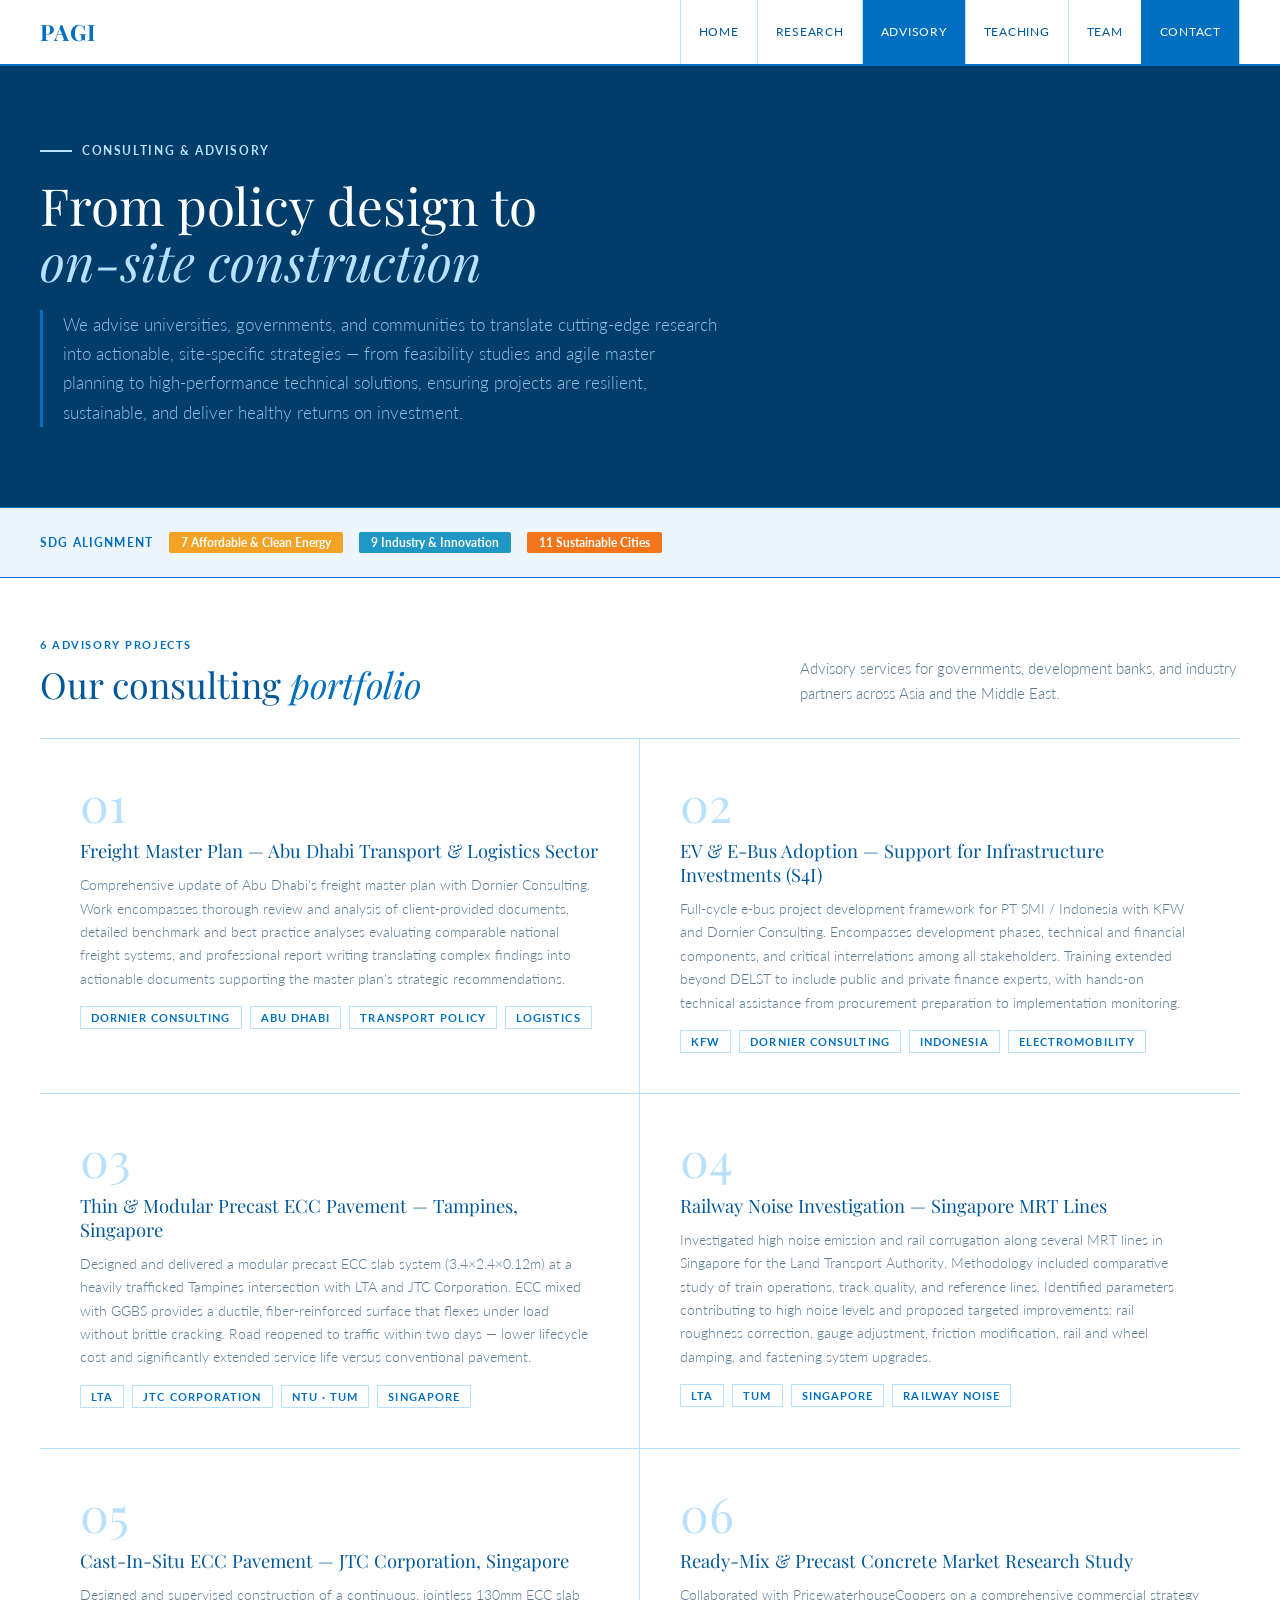
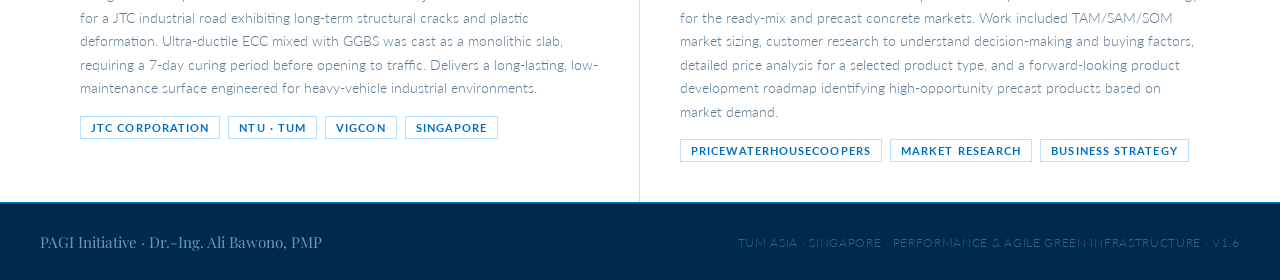
==== advisory.html @ d3425f09 "Add files via upload upload version 1.2" ====
<!DOCTYPE html>
<html lang="en">
<head>
<meta charset="UTF-8">
<meta name="viewport" content="width=device-width, initial-scale=1.0">
<title>Consulting &amp; Advisory | PAGI Initiative</title>
<link rel="preconnect" href="https://fonts.googleapis.com">
<link href="https://fonts.googleapis.com/css2?family=Playfair+Display:ital,wght@0,400;0,700;1,400&family=Lato:wght@300;400;700&display=swap" rel="stylesheet">
<link rel="stylesheet" href="style.css">
<style>
@media(max-width:1024px){.consult{grid-template-columns:1fr}.ci:nth-child(n){border-right:none}.ci:nth-last-child(n){border-bottom:var(--rule-lt)}}
</style>
</head>
<body>

<header>
  <div class="nav-top">
    <a href="index.html" class="nav-logo">PAGI</a>
    <nav class="nav-links">
      <a href="index.html">Home</a>
      <a href="research.html">Research</a>
      <a href="advisory.html" class="active">Advisory</a>
      <a href="teaching.html">Teaching</a>
      <a href="team.html">Team</a>
      <a href="index.html#contact" class="nav-cta">Contact</a>
    </nav>
  </div>
</header>

<!-- PAGE HERO -->
<div class="page-hero">
  <div class="page-hero-inner">
    <div class="page-eyebrow">Consulting &amp; Advisory</div>
    <h1 class="page-h1">From policy design to<br><em>on-site construction</em></h1>
    <p class="page-desc">We advise universities, governments, and communities to translate cutting-edge research into actionable, site-specific strategies — from feasibility studies and agile master planning to high-performance technical solutions, ensuring projects are resilient, sustainable, and deliver healthy returns on investment.</p>
  </div>
</div>

<!-- SDG ALIGNMENT -->
<section style="background:var(--pale);border-bottom:var(--rule);padding:24px 0">
  <div class="s-inner" style="display:flex;align-items:center;gap:16px;flex-wrap:wrap">
    <span style="font-size:.72rem;font-weight:700;letter-spacing:.1em;text-transform:uppercase;color:var(--azure)">SDG Alignment</span>
    <span style="background:#f4a225;color:#fff;font-size:.72rem;font-weight:700;padding:4px 12px;border-radius:2px">7 Affordable &amp; Clean Energy</span>
    <span style="background:#2098c5;color:#fff;font-size:.72rem;font-weight:700;padding:4px 12px;border-radius:2px">9 Industry &amp; Innovation</span>
    <span style="background:#f4761a;color:#fff;font-size:.72rem;font-weight:700;padding:4px 12px;border-radius:2px">11 Sustainable Cities</span>
  </div>
</section>

<!-- CONSULTING PROJECTS -->
<section class="section">
  <div class="s-inner">
    <div class="s-head sr">
      <div><div class="eyebrow">6 Advisory Projects</div><h2 class="s-title">Our consulting <em>portfolio</em></h2></div>
      <p class="s-sub">Advisory services for governments, development banks, and industry partners across Asia and the Middle East.</p>
    </div>
    <div class="consult">
      <div class="ci sr">
        <div class="ci-num">01</div>
        <h3 class="ci-title">Freight Master Plan — Abu Dhabi Transport &amp; Logistics Sector</h3>
        <p class="ci-body">Comprehensive update of Abu Dhabi's freight master plan with Dornier Consulting. Work encompasses thorough review and analysis of client-provided documents, detailed benchmark and best practice analyses evaluating comparable national freight systems, and professional report writing translating complex findings into actionable documents supporting the master plan's strategic recommendations.</p>
        <div class="ci-tags"><span class="ctag">Dornier Consulting</span><span class="ctag">Abu Dhabi</span><span class="ctag">Transport Policy</span><span class="ctag">Logistics</span></div>
      </div>
      <div class="ci sr">
        <div class="ci-num">02</div>
        <h3 class="ci-title">EV &amp; E-Bus Adoption — Support for Infrastructure Investments (S4I)</h3>
        <p class="ci-body">Full-cycle e-bus project development framework for PT SMI / Indonesia with KFW and Dornier Consulting. Encompasses development phases, technical and financial components, and critical interrelations among all stakeholders. Training extended beyond DELST to include public and private finance experts, with hands-on technical assistance from procurement preparation to implementation monitoring.</p>
        <div class="ci-tags"><span class="ctag">KFW</span><span class="ctag">Dornier Consulting</span><span class="ctag">Indonesia</span><span class="ctag">Electromobility</span></div>
      </div>
      <div class="ci sr">
        <div class="ci-num">03</div>
        <h3 class="ci-title">Thin &amp; Modular Precast ECC Pavement — Tampines, Singapore</h3>
        <p class="ci-body">Designed and delivered a modular precast ECC slab system (3.4×2.4×0.12m) at a heavily trafficked Tampines intersection with LTA and JTC Corporation. ECC mixed with GGBS provides a ductile, fiber-reinforced surface that flexes under load without brittle cracking. Road reopened to traffic within two days — lower lifecycle cost and significantly extended service life versus conventional pavement.</p>
        <div class="ci-tags"><span class="ctag">LTA</span><span class="ctag">JTC Corporation</span><span class="ctag">NTU · TUM</span><span class="ctag">Singapore</span></div>
      </div>
      <div class="ci sr">
        <div class="ci-num">04</div>
        <h3 class="ci-title">Railway Noise Investigation — Singapore MRT Lines</h3>
        <p class="ci-body">Investigated high noise emission and rail corrugation along several MRT lines in Singapore for the Land Transport Authority. Methodology included comparative study of train operations, track quality, and reference lines. Identified parameters contributing to high noise levels and proposed targeted improvements: rail roughness correction, gauge adjustment, friction modification, rail and wheel damping, and fastening system upgrades.</p>
        <div class="ci-tags"><span class="ctag">LTA</span><span class="ctag">TUM</span><span class="ctag">Singapore</span><span class="ctag">Railway Noise</span></div>
      </div>
      <div class="ci sr">
        <div class="ci-num">05</div>
        <h3 class="ci-title">Cast-In-Situ ECC Pavement — JTC Corporation, Singapore</h3>
        <p class="ci-body">Designed and supervised construction of a continuous, jointless 130mm ECC slab for a JTC industrial road exhibiting long-term structural cracks and plastic deformation. Ultra-ductile ECC mixed with GGBS was cast as a monolithic slab, requiring a 7-day curing period before opening to traffic. Delivers a long-lasting, low-maintenance surface engineered for heavy-vehicle industrial environments.</p>
        <div class="ci-tags"><span class="ctag">JTC Corporation</span><span class="ctag">NTU · TUM</span><span class="ctag">Vigcon</span><span class="ctag">Singapore</span></div>
      </div>
      <div class="ci sr">
        <div class="ci-num">06</div>
        <h3 class="ci-title">Ready-Mix &amp; Precast Concrete Market Research Study</h3>
        <p class="ci-body">Collaborated with PricewaterhouseCoopers on a comprehensive commercial strategy for the ready-mix and precast concrete markets. Work included TAM/SAM/SOM market sizing, customer research to understand decision-making and buying factors, detailed price analysis for a selected product type, and a forward-looking product development roadmap identifying high-opportunity precast products based on market demand.</p>
        <div class="ci-tags"><span class="ctag">PricewaterhouseCoopers</span><span class="ctag">Market Research</span><span class="ctag">Business Strategy</span></div>
      </div>
    </div>
  </div>
</section>

<footer>
  <div class="fl">PAGI Initiative · Dr.-Ing. Ali Bawono, PMP</div>
  <div class="fr">TUM Asia · Singapore · Performance &amp; Agile Green Infrastructure · v1.6</div>
</footer>

<script>
(function(){
  var io=new IntersectionObserver(function(entries){entries.forEach(function(e){if(e.isIntersecting){var g=e.target.parentElement.querySelectorAll('.sr:not(.in)');var d=0;g.forEach(function(s){if(s.getBoundingClientRect().top<window.innerHeight+60){setTimeout(function(){s.classList.add('in');},d);d+=65;}});e.target.classList.add('in');io.unobserve(e.target);}});},{threshold:0.06,rootMargin:'0px 0px -24px 0px'});
  document.querySelectorAll('.sr').forEach(function(el){io.observe(el);});
})();
</script>
</body>
</html>
---- style.css ----
*,*::before,*::after{margin:0;padding:0;box-sizing:border-box}
html{scroll-behavior:smooth;font-size:16px}

:root{
  --navy:   #003d6b;
  --blue:   #00589a;
  --azure:  #006fc0;
  --sky:    #b8e0ff;
  --mint:   #e3f5e4;
  --pale:   #eef6fd;
  --white:  #ffffff;
  --gray:   #5a7a96;
  --lgray:  #91aec0;
  --border: #b8e0ff;
  --rule:   1px solid #006fc0;
  --rule-lt:1px solid #b8e0ff;
}

body{font-family:'Lato',sans-serif;font-weight:300;color:#1a2e40;background:#fff;-webkit-font-smoothing:antialiased}

/* NAV */
header{position:fixed;top:0;left:0;right:0;z-index:200;background:#fff;border-bottom:2px solid var(--azure)}
.nav-top{display:flex;align-items:center;justify-content:space-between;padding:0 40px;height:64px}
.nav-logo{font-family:'Playfair Display',serif;font-size:1.4rem;font-weight:700;color:var(--azure);text-decoration:none;letter-spacing:.04em}
.nav-links{display:flex;align-items:center}
.nav-links a{display:block;padding:0 18px;height:64px;line-height:64px;font-size:.78rem;font-weight:400;letter-spacing:.06em;text-transform:uppercase;color:var(--blue);text-decoration:none;border-left:var(--rule-lt);transition:background .15s,color .15s}
.nav-links a:last-child{border-right:var(--rule-lt)}
.nav-links a:hover,.nav-links a.active{background:var(--azure);color:#fff}
.nav-cta{background:var(--azure)!important;color:#fff!important;border-left:var(--rule)!important}
.nav-cta:hover{background:var(--blue)!important}

/* BUTTONS */
.btn-p{display:inline-flex;align-items:center;gap:8px;background:var(--azure);color:#fff;padding:14px 28px;font-size:.8rem;font-weight:700;letter-spacing:.08em;text-transform:uppercase;text-decoration:none;transition:background .15s}
.btn-p:hover{background:var(--blue)}
.btn-o{display:inline-flex;align-items:center;gap:8px;background:transparent;color:var(--azure);padding:13px 28px;font-size:.8rem;font-weight:700;letter-spacing:.08em;text-transform:uppercase;text-decoration:none;border:var(--rule);transition:all .15s}
.btn-o:hover{background:var(--azure);color:#fff}

/* SECTION COMMONS */
.section{border-bottom:var(--rule)}
.s-inner{max-width:1280px;margin:0 auto;padding:0 40px}
.s-head{padding:60px 0 32px;display:flex;align-items:flex-start;justify-content:space-between;gap:40px;border-bottom:var(--rule-lt)}
.eyebrow{font-size:.7rem;font-weight:700;letter-spacing:.14em;text-transform:uppercase;color:var(--azure);margin-bottom:12px}
.s-title{font-family:'Playfair Display',serif;font-size:clamp(1.8rem,2.8vw,2.6rem);font-weight:400;line-height:1.2;color:var(--blue)}
.s-title em{font-style:italic;color:var(--azure)}
.s-sub{font-size:.92rem;color:var(--gray);line-height:1.7;font-weight:300;max-width:440px;align-self:flex-end}

/* CARDS */
.cards{display:grid;grid-template-columns:repeat(3,1fr)}
.card{border-right:var(--rule-lt);border-bottom:var(--rule-lt);transition:background .2s;cursor:default}
.card:nth-child(3n){border-right:none}
.card:hover{background:var(--pale)}
.card-img{width:100%;aspect-ratio:16/9;position:relative;overflow:hidden;display:flex;align-items:center;justify-content:center}
.card-body{padding:24px 28px 28px}
.c-tag{font-size:.68rem;font-weight:700;letter-spacing:.12em;text-transform:uppercase;margin-bottom:10px;color:var(--azure)}
.c-title{font-family:'Playfair Display',serif;font-size:1.1rem;font-weight:400;line-height:1.35;color:var(--blue);margin-bottom:12px}
.c-desc{font-size:.84rem;line-height:1.7;color:var(--gray);font-weight:300;margin-bottom:16px}
.c-meta{font-size:.72rem;font-weight:400;color:var(--lgray);letter-spacing:.04em}
.c-meta strong{color:var(--blue);font-weight:700}
.ci-lbl{font-size:.65rem;letter-spacing:.14em;text-transform:uppercase;color:rgba(184,224,255,.45);position:absolute;bottom:10px;left:14px}
.csvg{opacity:.18}

/* CONSULTING GRID */
.consult{display:grid;grid-template-columns:1fr 1fr}
.ci{padding:40px;border-right:var(--rule-lt);border-bottom:var(--rule-lt);transition:background .15s;cursor:default}
.ci:nth-child(2n){border-right:none}
.ci:nth-last-child(-n+2){border-bottom:none}
.ci:hover{background:var(--pale)}
.ci-num{font-family:'Playfair Display',serif;font-size:3rem;font-weight:400;color:var(--border);line-height:1;margin-bottom:12px}
.ci-title{font-family:'Playfair Display',serif;font-size:1.15rem;font-weight:400;color:var(--blue);margin-bottom:10px;line-height:1.3}
.ci-body{font-size:.86rem;color:var(--gray);line-height:1.7;font-weight:300}
.ci-tags{margin-top:16px;display:flex;flex-wrap:wrap;gap:8px}
.ctag{font-size:.68rem;font-weight:700;letter-spacing:.1em;text-transform:uppercase;padding:4px 10px;border:1px solid var(--border);color:var(--azure)}

/* TEACHING GRID */
.teach-grid{display:grid;grid-template-columns:repeat(3,1fr)}
.tcard{border-right:var(--rule-lt);border-bottom:var(--rule-lt);transition:background .15s;cursor:default}
.tcard:nth-child(3n){border-right:none}
.tcard:hover{background:var(--pale)}
.tcard-img{width:100%;height:200px;display:flex;align-items:center;justify-content:center;position:relative;overflow:hidden}
.tcard-body{padding:28px}
.t-label{font-size:.68rem;font-weight:700;letter-spacing:.12em;text-transform:uppercase;margin-bottom:10px;color:var(--azure)}
.t-title{font-family:'Playfair Display',serif;font-size:1.05rem;font-weight:400;line-height:1.35;color:var(--blue);margin-bottom:10px}
.t-desc{font-size:.82rem;color:var(--gray);line-height:1.65;font-weight:300}
.t-partner{margin-top:14px;font-size:.72rem;color:var(--lgray)}
.t-partner strong{color:var(--blue);font-weight:700}

/* AWARDS */
.aw-grid{display:grid;grid-template-columns:repeat(4,1fr)}
.aw-item{padding:40px 32px;border-right:var(--rule-lt);transition:background .15s;cursor:default}
.aw-item:last-child{border-right:none}
.aw-item:hover{background:var(--pale)}
.aw-icon{font-size:2rem;margin-bottom:16px;display:block}
.aw-title{font-family:'Playfair Display',serif;font-size:.95rem;font-weight:400;color:var(--blue);margin-bottom:8px;line-height:1.35}
.aw-body{font-size:.8rem;color:var(--gray);line-height:1.6;font-weight:300}

/* PAGE HERO (sub-pages) */
.page-hero{margin-top:64px;background:var(--navy);padding:80px 40px;border-bottom:var(--rule)}
.page-hero-inner{max-width:1280px;margin:0 auto}
.page-eyebrow{font-size:.72rem;font-weight:700;letter-spacing:.14em;text-transform:uppercase;color:var(--sky);margin-bottom:20px;display:flex;align-items:center;gap:10px}
.page-eyebrow::before{content:'';display:inline-block;width:32px;height:2px;background:var(--sky)}
.page-h1{font-family:'Playfair Display',serif;font-size:clamp(2.2rem,4vw,3.8rem);font-weight:400;line-height:1.1;color:#fff;margin-bottom:20px}
.page-h1 em{font-style:italic;color:var(--sky)}
.page-desc{font-size:1.05rem;line-height:1.75;color:rgba(184,224,255,.8);font-weight:300;max-width:680px;border-left:3px solid var(--azure);padding-left:20px}

/* FOOTER */
footer{background:#002a4d;border-top:1px solid rgba(184,224,255,.1);padding:28px 40px;display:flex;align-items:center;justify-content:space-between}
.fl{font-family:'Playfair Display',serif;font-size:.95rem;color:rgba(184,224,255,.6)}
.fr{font-size:.72rem;color:rgba(184,224,255,.3);letter-spacing:.06em;text-transform:uppercase}

/* CONTACT */
.contact{background:var(--navy)}
.ct-inner{max-width:1280px;margin:0 auto;padding:0 40px;display:grid;grid-template-columns:1fr 1fr}
.ct-left{padding:80px 60px 80px 0;border-right:1px solid rgba(184,224,255,.15)}
.ct-left .eyebrow{color:var(--sky)}
.ct-left h2{font-family:'Playfair Display',serif;font-size:clamp(1.8rem,2.5vw,2.4rem);font-weight:400;color:#fff;line-height:1.2;margin-bottom:24px}
.ct-left p{font-size:.95rem;color:rgba(184,224,255,.75);line-height:1.75;font-weight:300;margin-bottom:40px}
.ct-links{display:flex;flex-direction:column}
.cl{display:flex;align-items:center;gap:14px;padding:18px 0;border-bottom:1px solid rgba(184,224,255,.12);text-decoration:none;color:#fff;font-size:.9rem;font-weight:300;transition:color .15s}
.cl:first-child{border-top:1px solid rgba(184,224,255,.12)}
.cl:hover{color:var(--sky)}
.cl-icon{opacity:.6}
.ct-right{padding:80px 0 80px 60px}
.ct-right h3{font-family:'Playfair Display',serif;font-size:1.3rem;font-weight:400;color:#fff;margin-bottom:28px}
.sdg-grid{display:grid;grid-template-columns:1fr 1fr;gap:16px}
.sdg{padding:20px;border:1px solid rgba(184,224,255,.12);transition:border-color .15s,background .15s;cursor:default}
.sdg:hover{border-color:var(--azure);background:rgba(0,111,192,.12)}
.sdg-n{font-family:'Playfair Display',serif;font-size:1.8rem;font-weight:400;line-height:1;margin-bottom:8px}
.sdg-name{font-size:.75rem;font-weight:700;letter-spacing:.04em;color:#fff;margin-bottom:5px}
.sdg-note{font-size:.72rem;color:rgba(184,224,255,.5);line-height:1.4;font-weight:300}

/* SCROLL REVEAL */
.sr{opacity:0;transform:translateY(20px);transition:opacity .55s ease,transform .55s ease}
.sr.in{opacity:1;transform:none}

/* RESPONSIVE */
@media(max-width:1024px){
  .cards{grid-template-columns:1fr 1fr}
  .card:nth-child(3n){border-right:var(--rule-lt)}
  .card:nth-child(2n){border-right:none}
  .aw-grid{grid-template-columns:1fr 1fr}
  .aw-item:nth-child(2n){border-right:none}
  .aw-item{border-bottom:var(--rule-lt)}
  .ct-inner{grid-template-columns:1fr}
  .ct-left{border-right:none;padding:60px 0 40px;border-bottom:1px solid rgba(184,224,255,.12)}
  .ct-right{padding:40px 0 60px}
}
@media(max-width:768px){
  .nav-links{display:none}
  .nav-top{padding:0 20px}
  .s-inner,.ct-inner,.page-hero{padding:0 20px}
  .page-hero{padding:60px 20px}
  .cards,.teach-grid{grid-template-columns:1fr}
  .card:nth-child(n){border-right:none}
  .consult{grid-template-columns:1fr}
  .ci:nth-child(n){border-right:none}
  .sdg-grid{grid-template-columns:1fr}
  footer{flex-direction:column;gap:10px;align-items:flex-start;padding:28px 20px}
}
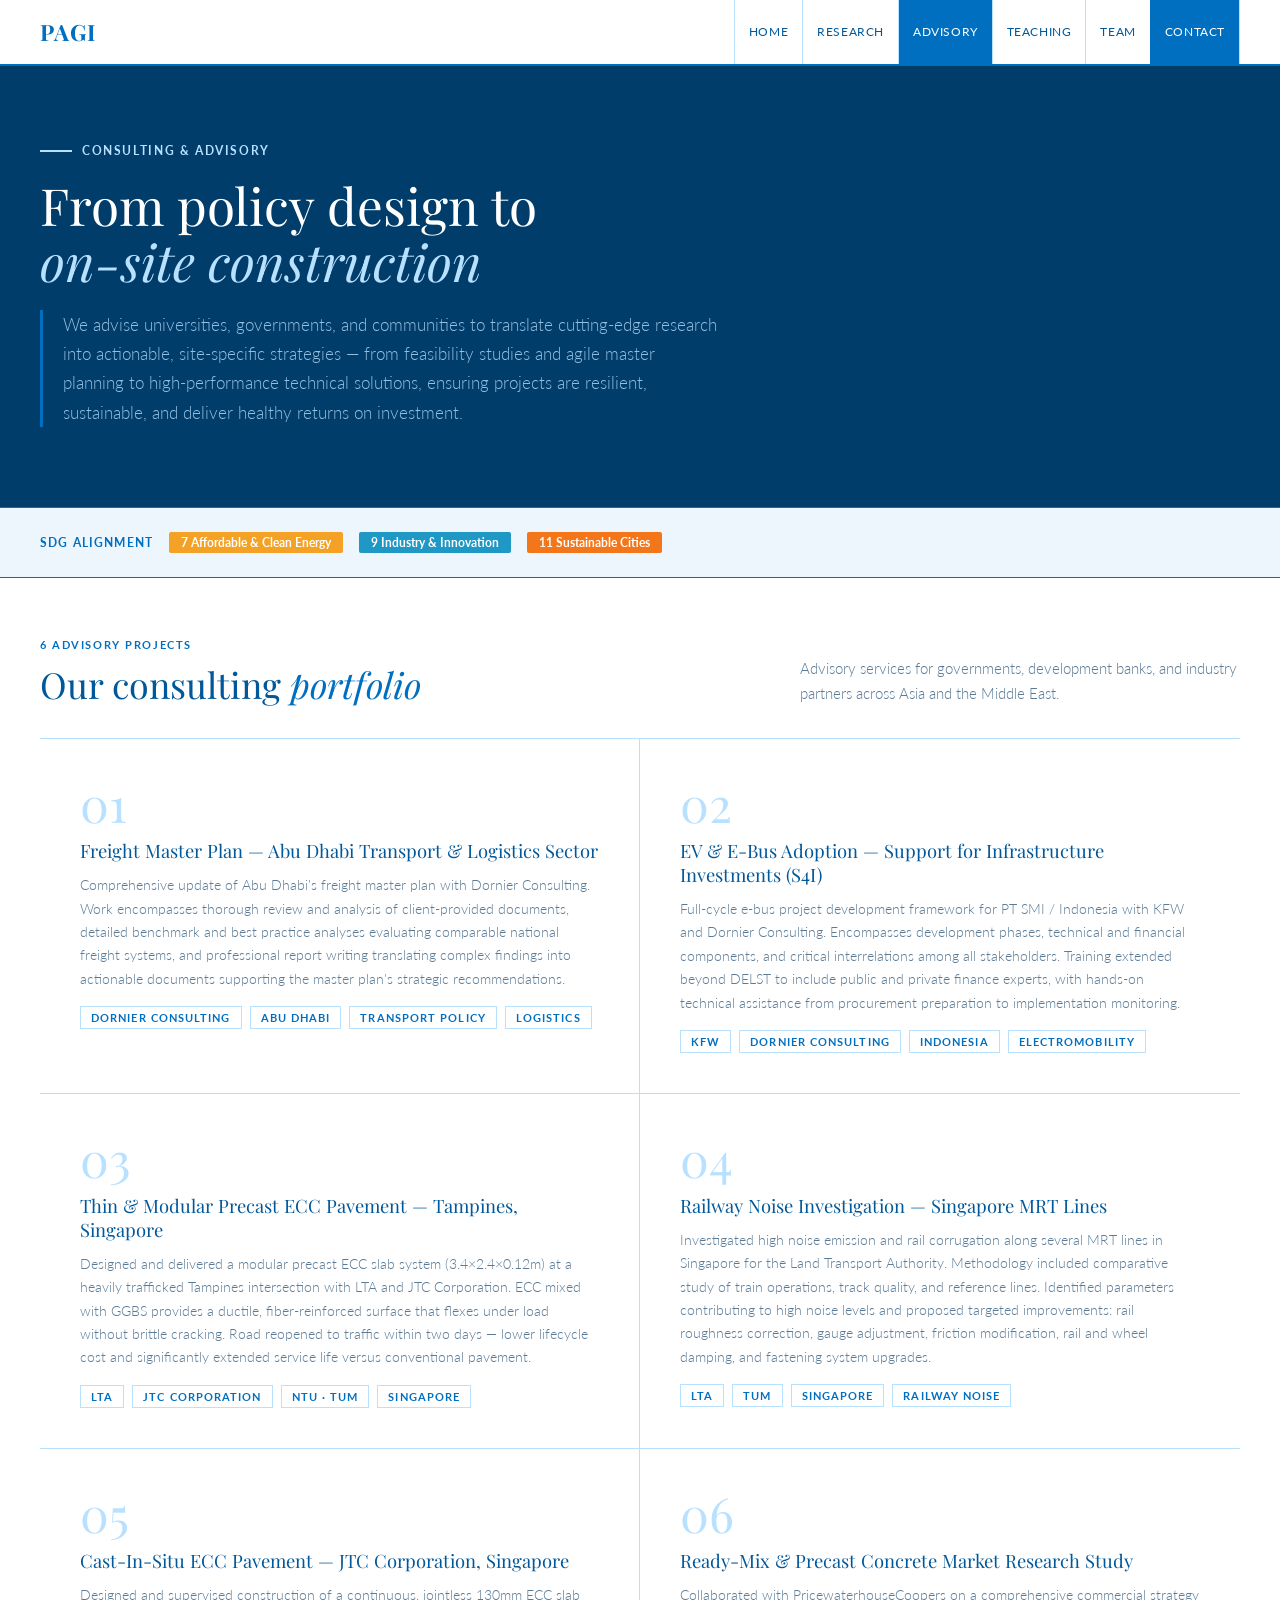
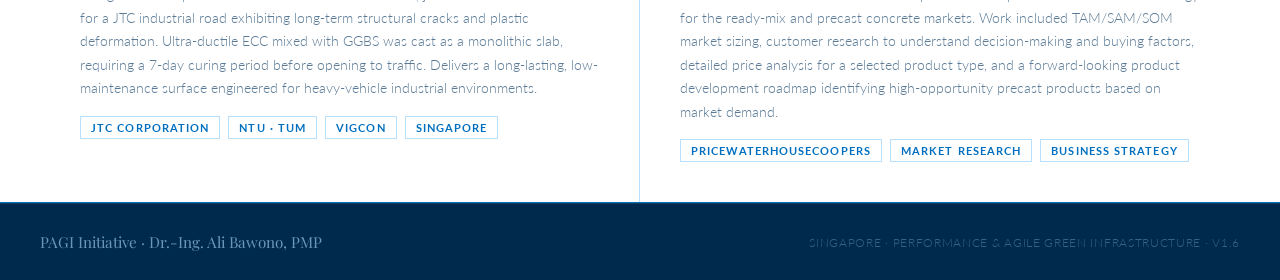
==== commit 6932cd2f: "Add files via upload version 1.2" ====
--- a/advisory.html
+++ b/advisory.html
@@ -96,7 +96,7 @@
 
 <footer>
   <div class="fl">PAGI Initiative · Dr.-Ing. Ali Bawono, PMP</div>
-  <div class="fr">TUM Asia · Singapore · Performance &amp; Agile Green Infrastructure · v1.6</div>
+  <div class="fr">Singapore · Performance &amp; Agile Green Infrastructure · v1.6</div>
 </footer>
 
 <script>
--- a/style.css
+++ b/style.css
@@ -21,9 +21,9 @@
 /* NAV */
 header{position:fixed;top:0;left:0;right:0;z-index:200;background:#fff;border-bottom:2px solid var(--azure)}
 .nav-top{display:flex;align-items:center;justify-content:space-between;padding:0 40px;height:64px}
-.nav-logo{font-family:'Playfair Display',serif;font-size:1.4rem;font-weight:700;color:var(--azure);text-decoration:none;letter-spacing:.04em}
+.nav-logo{font-family:'Playfair Display',serif;font-size:1.4rem;font-weight:700;color:var(--azure);text-decoration:none;letter-spacing:.04em;flex-shrink:0}
 .nav-links{display:flex;align-items:center}
-.nav-links a{display:block;padding:0 18px;height:64px;line-height:64px;font-size:.78rem;font-weight:400;letter-spacing:.06em;text-transform:uppercase;color:var(--blue);text-decoration:none;border-left:var(--rule-lt);transition:background .15s,color .15s}
+.nav-links a{display:block;padding:0 14px;height:64px;line-height:64px;font-size:.74rem;font-weight:400;letter-spacing:.05em;text-transform:uppercase;color:var(--blue);text-decoration:none;border-left:var(--rule-lt);transition:background .15s,color .15s;white-space:nowrap}
 .nav-links a:last-child{border-right:var(--rule-lt)}
 .nav-links a:hover,.nav-links a.active{background:var(--azure);color:#fff}
 .nav-cta{background:var(--azure)!important;color:#fff!important;border-left:var(--rule)!important}
